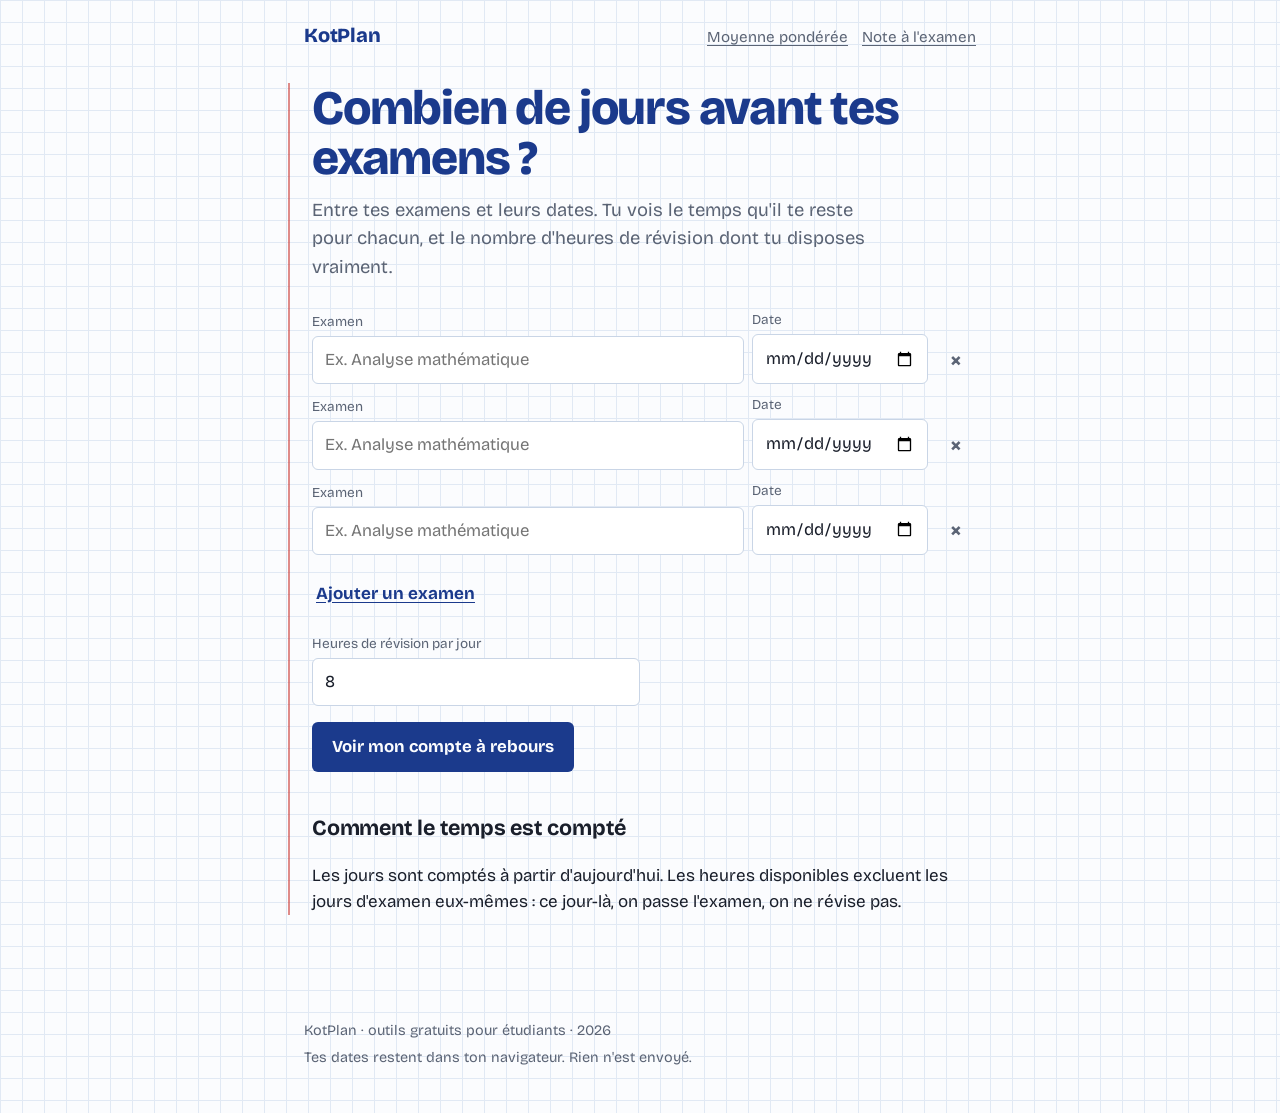
==== compte-a-rebours-blocus/index.html @ e73224c3 "Mise en ligne du site d'outils KotPlan Co-Authored-By: Claude Opus 5.5 <noreply@anthropic.com>" ====
<!doctype html>
<html lang="fr-BE">
<head>
<meta charset="utf-8">
<meta name="viewport" content="width=device-width, initial-scale=1">
<title>Compte à rebours blocus et examens – combien de jours il te reste | KotPlan</title>
<meta name="description" content="Entre tes dates d'examen : vois combien de jours il te reste avant chacun, et combien d'heures de révision tu as vraiment pendant ton blocus.">
<link rel="canonical" href="https://kotplancontact-gif.github.io/compte-a-rebours-blocus/">
<link rel="preconnect" href="https://fonts.googleapis.com">
<link rel="preconnect" href="https://fonts.gstatic.com" crossorigin>
<link href="https://fonts.googleapis.com/css2?family=Bricolage+Grotesque:opsz,wght@12..96,400;12..96,600;12..96,700;12..96,800&display=swap" rel="stylesheet">
<link rel="stylesheet" href="../assets/style.css">
<link rel="icon" href="../assets/favicon.svg" type="image/svg+xml">
</head>
<body>
<header class="site-head"><div class="wrap">
  <a class="brand" href="../">KotPlan</a>
  <nav aria-label="Outils"><a href="../moyenne-ponderee/">Moyenne pondérée</a><a href="../note-examen/">Note à l'examen</a></nav>
</div></header>

<main><div class="wrap">
  <h1>Combien de jours avant tes examens ?</h1>
  <p class="lede">Entre tes examens et leurs dates. Tu vois le temps qu'il te reste pour chacun, et le nombre d'heures de révision dont tu disposes vraiment.</p>

  <form class="tool" id="form" novalidate>
    <div class="rows" id="rows"></div>
    <div class="actions"><button type="button" class="btn-ghost" id="add">Ajouter un examen</button></div>
    <div class="rows" style="margin-top:16px">
      <div class="row two">
        <div><label for="hours">Heures de révision par jour</label><input id="hours" inputmode="decimal" value="8"></div>
      </div>
    </div>
    <div class="actions"><button type="submit" class="btn">Voir mon compte à rebours</button></div>
  </form>

  <section class="result" id="result" hidden aria-live="polite">
    <span class="big" id="first"></span>
    <p id="summary"></p>
    <ul class="countdown" id="list"></ul>
  </section>
  <p class="error" id="error" role="alert" hidden></p>

  <aside class="kit">
    <p>Tu connais ton temps disponible. Le Kit Blocus le répartit pour toi, jour par jour, entre tous tes cours.</p>
    <a data-kit href="#">Voir le Kit Blocus</a>
  </aside>

  <h2>Comment le temps est compté</h2>
  <p>Les jours sont comptés à partir d'aujourd'hui. Les heures disponibles excluent les jours d'examen eux-mêmes : ce jour-là, on passe l'examen, on ne révise pas.</p>
</div></main>

<footer class="site-foot"><div class="wrap">
  <p>KotPlan · outils gratuits pour étudiants · <span data-year></span></p>
  <p>Tes dates restent dans ton navigateur. Rien n'est envoyé.</p>
</div></footer>

<template id="row-tpl">
  <div class="row date">
    <div class="course"><label>Examen</label><input name="nom" autocomplete="off" placeholder="Ex. Analyse mathématique"></div>
    <div><label>Date</label><input name="date" type="date"></div>
    <button type="button" class="btn-remove" aria-label="Retirer cet examen">×</button>
  </div>
</template>

<script src="../assets/site.js"></script>
<script>
const rowsEl = document.getElementById("rows");
const tpl = document.getElementById("row-tpl");
const KEY = "kotplan-examens";
const DAY = 86400000;

function addRow(v = {}) {
  const node = tpl.content.firstElementChild.cloneNode(true);
  const n = rowsEl.children.length;
  node.querySelectorAll("input").forEach((inp) => {
    inp.id = `${inp.name}-${n}-${Date.now()}`;
    inp.previousElementSibling.htmlFor = inp.id;
    inp.value = v[inp.name] ?? "";
  });
  node.querySelector(".btn-remove").addEventListener("click", () => {
    if (rowsEl.children.length > 1) node.remove(); else node.querySelectorAll("input").forEach((i) => (i.value = ""));
    save();
  });
  rowsEl.appendChild(node);
}
function readRows() {
  return [...rowsEl.children].map((r) => ({
    nom: r.querySelector('[name="nom"]').value.trim(),
    date: r.querySelector('[name="date"]').value,
  }));
}
function save() { store.set(KEY, readRows()); }

const saved = store.get(KEY);
(Array.isArray(saved) && saved.length ? saved : [{}, {}, {}]).forEach(addRow);
document.getElementById("add").addEventListener("click", () => { addRow(); save(); });
rowsEl.addEventListener("input", save);

// Date locale à minuit, sans décalage de fuseau.
function localDay(iso) { const [y, m, d] = iso.split("-").map(Number); return new Date(y, m - 1, d); }
function plural(n, s) { return `${n} ${s}${n > 1 ? "s" : ""}`; }

document.getElementById("form").addEventListener("submit", (e) => {
  e.preventDefault();
  const err = document.getElementById("error"), res = document.getElementById("result");
  const today = new Date(); today.setHours(0, 0, 0, 0);
  const hours = parseNum(document.getElementById("hours").value);
  const exams = readRows().filter((x) => x.date).map((x, i) => ({
    nom: x.nom || `Examen ${i + 1}`, day: localDay(x.date),
  })).filter((x) => x.day >= today).sort((a, b) => a.day - b.day);
  document.getElementById("hours").toggleAttribute("aria-invalid", !(hours > 0 && hours <= 16));
  if (!exams.length || !(hours > 0 && hours <= 16)) {
    res.hidden = true; err.hidden = false;
    err.textContent = !exams.length
      ? "Entre au moins un examen avec une date à venir."
      : "Les heures par jour doivent être comprises entre 1 et 16.";
    return;
  }
  err.hidden = true;
  const daysTo = (d) => Math.round((d - today) / DAY);
  const examDays = new Set(exams.map((x) => x.day.getTime()));
  const last = exams[exams.length - 1].day;
  let studyDays = 0;
  for (let t = today.getTime(); t < last.getTime(); t += DAY) {
    const d = new Date(t); d.setHours(0, 0, 0, 0);
    if (!examDays.has(d.getTime())) studyDays++;
  }
  const first = daysTo(exams[0].day);
  const big = document.getElementById("first");
  big.innerHTML = first === 0 ? "Aujourd'hui" : `J−${first}`;
  big.classList.toggle("fail", first <= 3);
  document.getElementById("summary").textContent =
    `${first === 0 ? "Ton premier examen, c'est aujourd'hui." : `Premier examen dans ${plural(first, "jour")}.`} ` +
    `D'ici le dernier, tu as ${plural(studyDays, "jour")} de révision, soit environ ${fmt(studyDays * hours, 0)} heures.`;
  const dateFmt = { weekday: "long", day: "numeric", month: "long" };
  document.getElementById("list").innerHTML = exams.map((x) => {
    const n = daysTo(x.day);
    const esc = x.nom.replace(/[&<>"]/g, (c) => ({ "&": "&amp;", "<": "&lt;", ">": "&gt;", '"': "&quot;" }[c]));
    return `<li class="${n <= 3 ? "soon" : ""}"><span>${esc}<br><small>${x.day.toLocaleDateString("fr-BE", dateFmt)}</small></span>` +
      `<span class="days">${n === 0 ? "aujourd'hui" : plural(n, "jour")}</span></li>`;
  }).join("");
  res.hidden = false;
  swipe(big);
});
</script>
</body>
</html>
---- assets/style.css ----
/* KotPlan outils — feuille quadrillée, encre bleue, surligneur, stylo rouge */
:root {
  --paper: #fbfcfe;
  --grid: #e1e9f4;
  --ink: #1b3a8c;
  --text: #1a1f2b;
  --muted: #5b6475;
  --hl: #ffe94d;
  --red: #c8312b;
  --line: #c9d5e6;
  --field: #ffffff;
  --radius: 6px;
  font-family: "Bricolage Grotesque", system-ui, sans-serif;
  color-scheme: light;
}
@media (prefers-color-scheme: dark) {
  :root {
    --paper: #141a26;
    --grid: #1e2636;
    --ink: #8fb0ff;
    --text: #e8ecf4;
    --muted: #a3acbd;
    --hl: #b9a400;
    --red: #ff7b72;
    --line: #34405a;
    --field: #1a2130;
    color-scheme: dark;
  }
}

* { box-sizing: border-box; }
html { -webkit-text-size-adjust: 100%; }
body {
  margin: 0;
  background-color: var(--paper);
  background-image:
    linear-gradient(var(--grid) 1px, transparent 1px),
    linear-gradient(90deg, var(--grid) 1px, transparent 1px);
  background-size: 22px 22px;
  color: var(--text);
  font-size: 1.0625rem;
  line-height: 1.55;
}

a { color: var(--ink); text-underline-offset: 3px; }
a:focus-visible, button:focus-visible, input:focus-visible, summary:focus-visible {
  outline: 3px solid var(--ink);
  outline-offset: 2px;
}

.wrap { max-width: 44rem; margin: 0 auto; padding: 0 16px; }

/* En-tête : une marge de cahier rouge à gauche */
.site-head { padding: 20px 0 8px; }
.site-head .wrap { display: flex; justify-content: space-between; align-items: baseline; gap: 16px; flex-wrap: wrap; }
.brand { font-weight: 800; font-size: 1.25rem; color: var(--ink); text-decoration: none; letter-spacing: -0.01em; }
.site-head nav a { color: var(--muted); font-size: 0.95rem; margin-left: 14px; }

main { padding: 24px 0 56px; }
main .wrap { border-left: 2px solid color-mix(in srgb, var(--red) 55%, transparent); padding-left: 22px; }
@media (max-width: 520px) { main .wrap { border-left: 0; padding-left: 16px; } }

h1 {
  font-size: clamp(2rem, 6vw, 3rem);
  line-height: 1.05;
  letter-spacing: -0.025em;
  font-weight: 800;
  margin: 0 0 12px;
  color: var(--ink);
}
h2 { font-size: 1.35rem; letter-spacing: -0.01em; margin: 40px 0 8px; }
.lede { font-size: 1.15rem; color: var(--muted); margin: 0 0 28px; max-width: 36rem; }

/* Formulaires */
.tool { margin: 8px 0 0; }
.rows { display: grid; gap: 10px; }
.row { display: grid; grid-template-columns: 1fr 6.5rem 6.5rem 2.5rem; gap: 8px; align-items: end; }
.row.two { grid-template-columns: 1fr 1fr; }
.row.date { grid-template-columns: 1fr 11rem 2.5rem; }
@media (max-width: 520px) {
  .row { grid-template-columns: 1fr 1fr 2.5rem; }
  .row .course { grid-column: 1 / -1; }
  .row.date { grid-template-columns: 1fr 2.5rem; }
  .row.date .course { grid-column: 1 / -1; }
}
label { display: block; font-size: 0.85rem; color: var(--muted); margin-bottom: 4px; }
input {
  width: 100%;
  font: inherit;
  font-size: 1.05rem;
  padding: 10px 12px;
  border: 1.5px solid var(--line);
  border-radius: var(--radius);
  background: var(--field);
  color: var(--text);
  font-variant-numeric: tabular-nums;
}
input:focus { border-color: var(--ink); }
input[aria-invalid="true"] { border-color: var(--red); }

button {
  font: inherit;
  font-weight: 700;
  border-radius: var(--radius);
  cursor: pointer;
  border: 0;
}
.btn { background: var(--ink); color: var(--paper); padding: 12px 20px; font-size: 1.05rem; }
.btn-ghost { background: transparent; color: var(--ink); padding: 10px 4px; text-decoration: underline; text-underline-offset: 3px; }
.btn-remove { background: transparent; color: var(--muted); font-size: 1.4rem; line-height: 1; height: 46px; }
.btn-remove:hover { color: var(--red); }
.actions { display: flex; gap: 16px; align-items: center; margin: 16px 0 0; flex-wrap: wrap; }

/* Résultat : le moment surligné */
.result { margin: 32px 0 0; min-height: 4rem; }
.result[hidden] { display: none; }
.big {
  font-size: clamp(3rem, 14vw, 5.5rem);
  font-weight: 800;
  line-height: 1;
  letter-spacing: -0.04em;
  font-variant-numeric: tabular-nums;
  display: inline;
  color: var(--text);
  background-image: linear-gradient(transparent 52%, var(--hl) 52%, var(--hl) 92%, transparent 92%);
  background-repeat: no-repeat;
  background-size: 100% 100%;
  padding: 0 0.08em;
}
.big.fail { color: var(--red); }
.big .unit { font-size: 0.4em; font-weight: 600; letter-spacing: 0; color: var(--muted); }
.big.swipe { animation: swipe 520ms cubic-bezier(.3,.7,.2,1) both; }
@keyframes swipe { from { background-size: 0% 100%; } to { background-size: 100% 100%; } }
@media (prefers-reduced-motion: reduce) { .big.swipe { animation: none; } }
.result p { margin: 14px 0 0; }
.facts { list-style: none; padding: 0; margin: 16px 0 0; display: grid; gap: 4px; }
.facts strong { font-variant-numeric: tabular-nums; }
.error { color: var(--red); font-weight: 600; margin: 12px 0 0; }

/* Liste des examens (compte à rebours) */
.countdown { list-style: none; padding: 0; margin: 16px 0 0; }
.countdown li { display: flex; justify-content: space-between; gap: 12px; padding: 10px 0; border-bottom: 1px dashed var(--line); }
.countdown .days { font-weight: 800; font-variant-numeric: tabular-nums; color: var(--ink); white-space: nowrap; }
.countdown .soon .days { color: var(--red); }

/* Renvoi vers le kit : une note collée dans la marge */
.kit {
  margin: 44px 0 0;
  padding: 18px 20px;
  background: color-mix(in srgb, var(--hl) 38%, var(--paper));
  border-radius: 2px;
  transform: rotate(-0.6deg);
  max-width: 34rem;
  box-shadow: 0 1px 0 var(--line);
}
.kit p { margin: 0 0 10px; }
.kit a { font-weight: 700; }
@media (prefers-reduced-motion: reduce) { .kit { transform: none; } }

/* Accueil : sommaire des outils */
.toc { list-style: none; padding: 0; margin: 8px 0 0; }
.toc li { padding: 18px 0; border-bottom: 1px solid var(--line); }
.toc a { font-size: 1.35rem; font-weight: 700; text-decoration: none; }
.toc a:hover { text-decoration: underline; }
.toc p { margin: 4px 0 0; color: var(--muted); }

/* FAQ */
details { border-bottom: 1px solid var(--line); padding: 12px 0; }
summary { cursor: pointer; font-weight: 700; }
details p { margin: 8px 0 0; color: var(--muted); }

.site-foot { padding: 28px 0 40px; color: var(--muted); font-size: 0.9rem; }
.site-foot p { margin: 4px 0; }
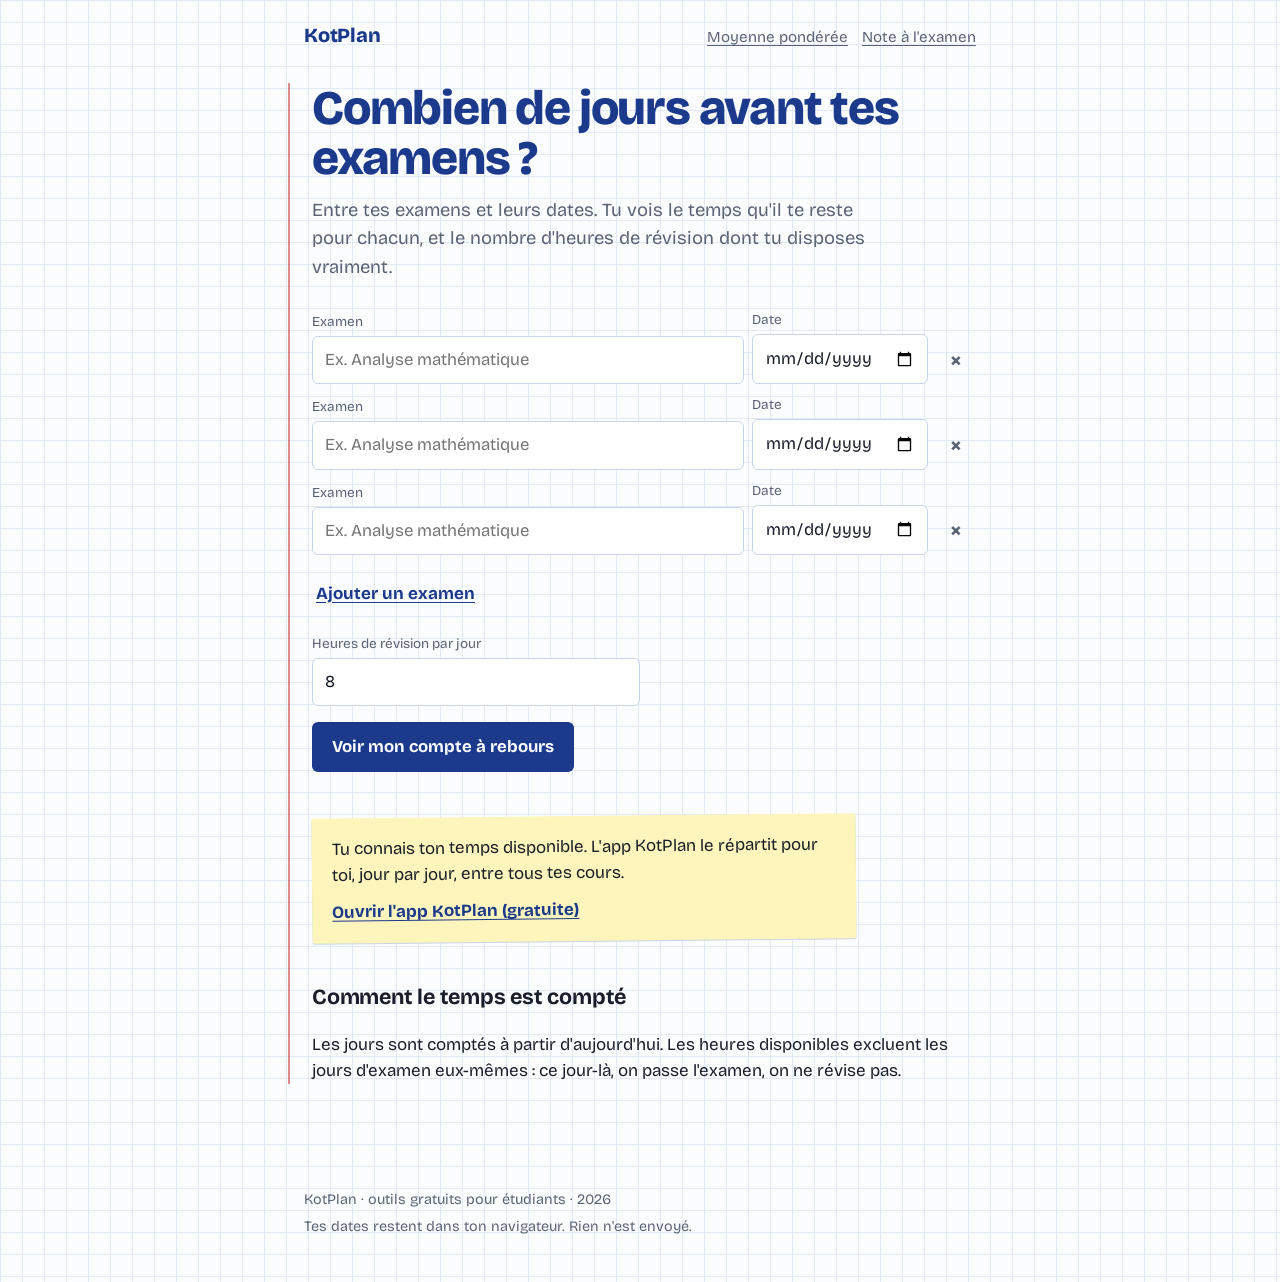
==== commit 5ca44cc8: "Les encarts renvoient vers l'app KotPlan Co-Authored-By: Claude Opus 5.5 <noreply@anthropic.com>" ====
--- a/compte-a-rebours-blocus/index.html
+++ b/compte-a-rebours-blocus/index.html
@@ -41,8 +41,8 @@
   <p class="error" id="error" role="alert" hidden></p>
 
   <aside class="kit">
-    <p>Tu connais ton temps disponible. Le Kit Blocus le répartit pour toi, jour par jour, entre tous tes cours.</p>
-    <a data-kit href="#">Voir le Kit Blocus</a>
+    <p>Tu connais ton temps disponible. L'app KotPlan le répartit pour toi, jour par jour, entre tous tes cours.</p>
+    <a data-kit href="#">Ouvrir l'app KotPlan (gratuite)</a>
   </aside>
 
   <h2>Comment le temps est compté</h2>
